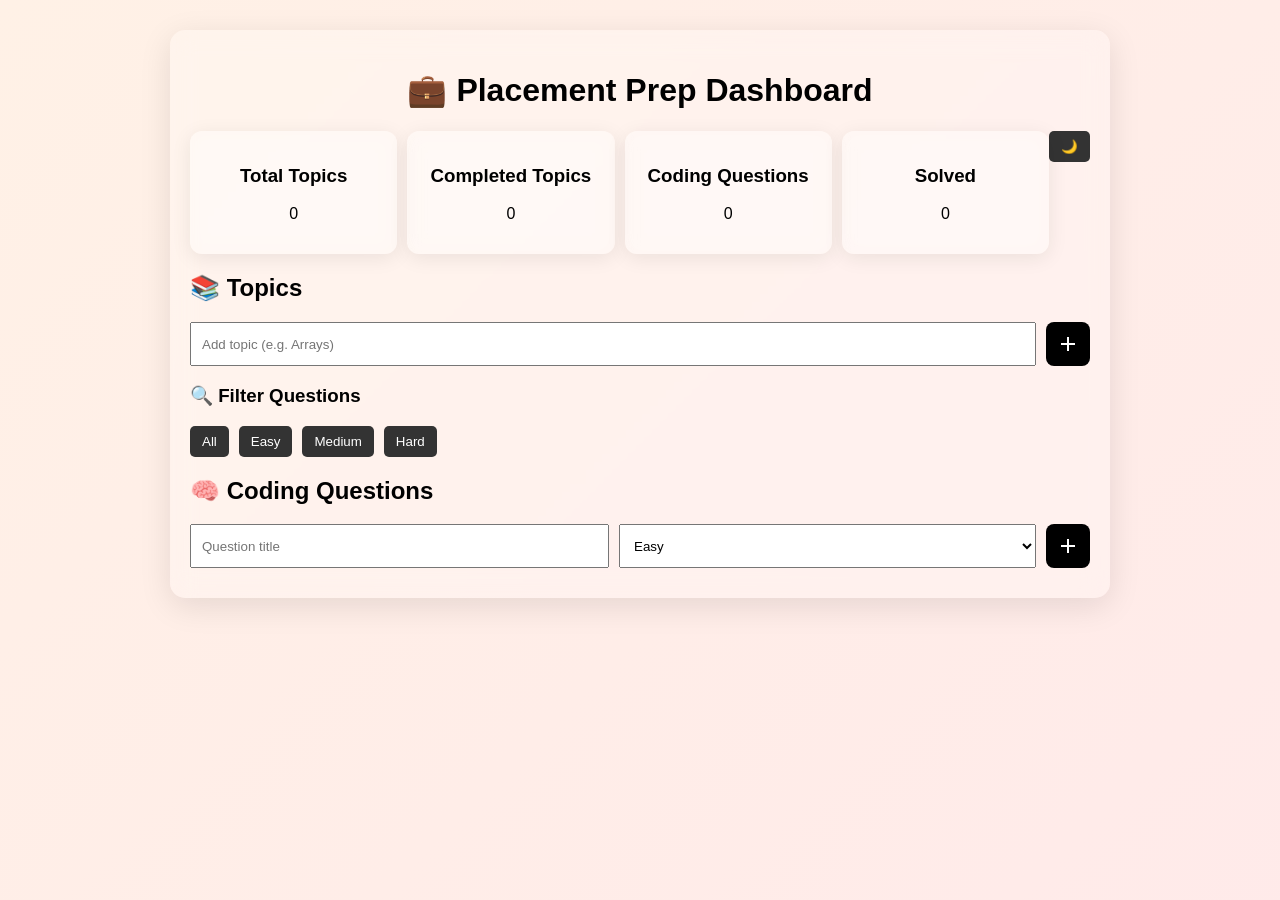
==== index.html @ 0e2445c4 "first commit" ====
<!DOCTYPE html>
<html lang="en">
<head>
  <meta charset="UTF-8" />
  <meta name="viewport" content="width=device-width, initial-scale=1.0"/>
  <title>Placement Prep Dashboard</title>

  <link rel="stylesheet" href="style.css">

  <!-- Google Material Symbols -->
  <link href="https://fonts.googleapis.com/css2?family=Material+Symbols+Outlined" rel="stylesheet">
</head>

<body>

  <div class="container">

    <h1>💼 Placement Prep Dashboard</h1>

    <!-- THEME BUTTON -->
    <button onclick="toggleTheme()" class="theme-btn">
      🌙
    </button>

    <!-- DASHBOARD -->
    <div class="dashboard">
      <div class="card">
        <h3>Total Topics</h3>
        <p id="totalTopics">0</p>
      </div>

      <div class="card">
        <h3>Completed Topics</h3>
        <p id="completedTopics">0</p>
      </div>

      <div class="card">
        <h3>Coding Questions</h3>
        <p id="totalQuestions">0</p>
      </div>

      <div class="card">
        <h3>Solved</h3>
        <p id="solvedQuestions">0</p>
      </div>
    </div>

    <!-- TOPICS SECTION -->
    <h2>📚 Topics</h2>

    <div class="input-section">
      <input id="topicInput" placeholder="Add topic (e.g. Arrays)">

      <button onclick="addTopic()" class="icon-btn">
        <span class="material-symbols-outlined">add</span>
      </button>
    </div>

    <div id="topicList"></div>

    <!-- FILTER -->
    <h3>🔍 Filter Questions</h3>

    <div class="filter-buttons">
      <button onclick="setFilter('All')">All</button>
      <button onclick="setFilter('Easy')">Easy</button>
      <button onclick="setFilter('Medium')">Medium</button>
      <button onclick="setFilter('Hard')">Hard</button>
    </div>

    <!-- QUESTIONS SECTION -->
    <h2>🧠 Coding Questions</h2>

    <div class="input-section">
      <input id="qTitle" placeholder="Question title">

      <select id="qDifficulty">
        <option>Easy</option>
        <option>Medium</option>
        <option>Hard</option>
      </select>

      <button onclick="addQuestion()" class="icon-btn">
        <span class="material-symbols-outlined">add</span>
      </button>
    </div>

    <div id="questionList"></div>

  </div>

  <script src="script.js"></script>
</body>
</html>
---- style.css ----
body {
  font-family: Arial;
  margin: 0;

  background: linear-gradient(135deg, #fff1e6, #ffe5ec, #e0f7ff);
  background-size: 400% 400%;
  animation: bgMove 12s ease infinite;

  transition: 0.3s ease;
}

@keyframes bgMove {
  0% { background-position: 0% 50%; }
  50% { background-position: 100% 50%; }
  100% { background-position: 0% 50%; }
}

.container {
  width: 90%;
  max-width: 900px;
  margin: 30px auto;

  background: rgba(255, 255, 255, 0.25);
  backdrop-filter: blur(12px);
  -webkit-backdrop-filter: blur(12px);

  border-radius: 15px;
  padding: 20px;

  box-shadow: 0 8px 32px rgba(0,0,0,0.1);
}

h1 {
  text-align: center;
}

.dashboard {
  display: grid;
  grid-template-columns: repeat(4, 1fr);
  gap: 10px;
  margin: 20px 0;
}

.card {
  background: rgba(255, 255, 255, 0.3);
  backdrop-filter: blur(10px);
  -webkit-backdrop-filter: blur(10px);

  border-radius: 12px;
  padding: 15px;
  text-align: center;

  box-shadow: 0 4px 20px rgba(0,0,0,0.08);
}

.input-section {
  display: flex;
  gap: 10px;
  margin: 10px 0;
}

input, select {
  padding: 10px;
  flex: 1;
}

button {
  padding: 10px 15px;
  background: black;
  color: white;
  border: none;
  cursor: pointer;
}

.icon-btn {
  padding: 10px;
  border: none;
  cursor: pointer;
  background: black;
  color: white;
  border-radius: 8px;
  display: flex;
  align-items: center;
  justify-content: center;
}

.material-icons {
  font-size: 22px;
}

.item {
  background: rgba(255, 255, 255, 0.35);
  backdrop-filter: blur(10px);
  -webkit-backdrop-filter: blur(10px);

  padding: 10px;
  margin: 8px 0;

  display: flex;
  justify-content: space-between;
  align-items: center;

  border-radius: 10px;
}
.status-btn {
  padding: 5px 10px;
  border: none;
  cursor: pointer;
}

.pending { background: rgb(241, 188, 91); color: white; }
.done { background: rgb(125, 238, 125); color: white; }

.delete {
  background: transparent;
  border: none;
  font-size: 18px;
}

.filter-buttons {
  display: flex;
  gap: 10px;
  margin-bottom: 15px;
}

.filter-buttons button {
  padding: 8px 12px;
  border: none;
  cursor: pointer;
  background: #333;
  color: white;
  border-radius: 5px;
}

.filter-buttons button:hover {
  opacity: 0.8;
}

body.dark {
  background: #121212;
}

body.dark .container,
body.dark .card,
body.dark .item {
  background: rgba(30, 30, 30, 0.6);
  backdrop-filter: blur(10px);
  -webkit-backdrop-filter: blur(10px);
}

body.dark .container {
  background: #1e1e1e;
}

body.dark .card,
body.dark .item {
  background: #2a2a2a;
  color: white;
}

body.dark input,
body.dark select {
  background: #2a2a2a;
  color: white;
  border: 1px solid #444;
}

body.dark button {
  background: #444;
}

.theme-btn {
  float: right;
  margin-bottom: 10px;
  padding: 8px 12px;
  border: none;
  cursor: pointer;
  background: #333;
  color: white;
  border-radius: 5px;
}

.delete-icon {
  cursor: pointer;
  font-size: 50px;
  color: black;
  user-select: none;
  transition: 0.2s ease;
}

.delete-icon:hover {
  color: red;
  transform: scale(1.15);
}

body.dark .delete-icon {
  color: white;
}

body.dark .delete-icon:hover {
  color: red;
}
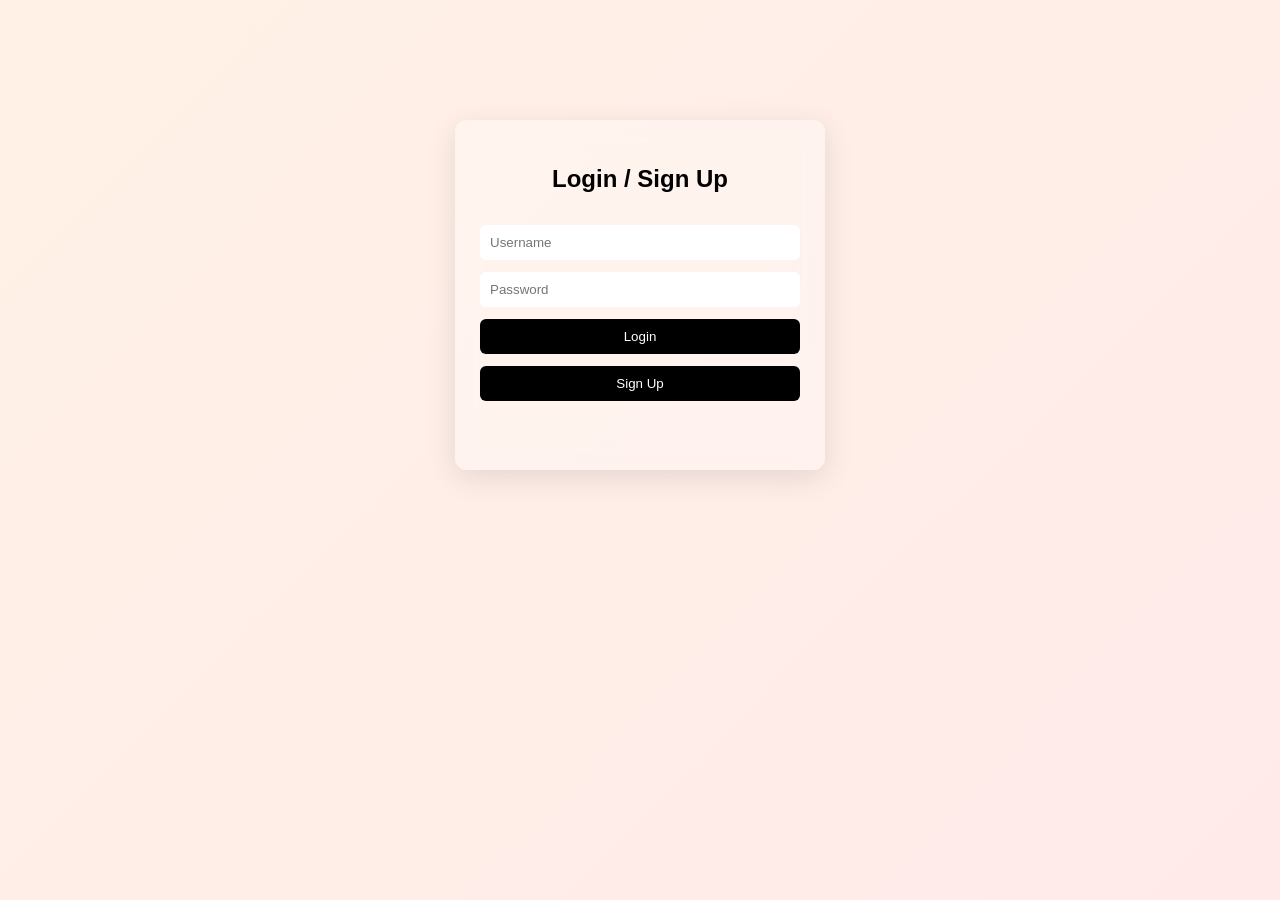
==== commit 735e3d6c: "added login page" ====
--- a/index.html
+++ b/index.html
@@ -13,14 +13,30 @@
 
 <body>
 
+  <h3 id="welcome"></h3>
+  
+  <script>
+  if (localStorage.getItem("loggedIn") !== "true") {
+    window.location.href = "login.html";
+  }
+</script>
+
   <div class="container">
+<div style="float:right; display:flex; gap:10px; align-items:center;">
 
-    <h1>💼 Placement Prep Dashboard</h1>
+  <span class="material-symbols-outlined theme-btn"
+        onclick="toggleTheme()">
+    dark_mode
+  </span>
 
-    <!-- THEME BUTTON -->
-    <button onclick="toggleTheme()" class="theme-btn">
-      🌙
-    </button>
+  <span class="material-symbols-outlined logout-icon"
+        onclick="logout()">
+    logout
+  </span>
+
+</div>
+
+<h1>💼 Placement Prep Dashboard</h1>
 
     <!-- DASHBOARD -->
     <div class="dashboard">
--- a/style.css
+++ b/style.css
@@ -199,4 +199,66 @@
 
 body.dark .delete-icon:hover {
   color: red;
+}
+
+.login-container {
+  width: 320px;
+  margin: 120px auto;
+  padding: 25px;
+
+  background: rgba(255, 255, 255, 0.3);
+  backdrop-filter: blur(12px);
+  -webkit-backdrop-filter: blur(12px);
+
+  border-radius: 12px;
+  box-shadow: 0 8px 30px rgba(0,0,0,0.1);
+
+  display: flex;
+  flex-direction: column;
+  gap: 12px;
+  text-align: center;
+}
+
+.login-container input {
+  padding: 10px;
+  border: none;
+  border-radius: 6px;
+  outline: none;
+}
+
+.login-container button {
+  padding: 10px;
+  border: none;
+  border-radius: 6px;
+  background: black;
+  color: white;
+  cursor: pointer;
+}
+
+.login-container button:hover {
+  opacity: 0.85;
+}
+
+.logout-icon {
+  cursor: pointer;
+  font-size: 24px;
+  color: black;
+
+  padding: 6px;
+  border-radius: 6px;
+
+  transition: 0.2s ease;
+}
+
+.logout-icon:hover {
+  background: rgba(0,0,0,0.1);
+  transform: scale(1.1);
+}
+
+body.dark .logout-icon {
+  color: white;
+}
+
+body.dark .logout-icon:hover {
+  background: rgba(255,255,255,0.1);
 }
